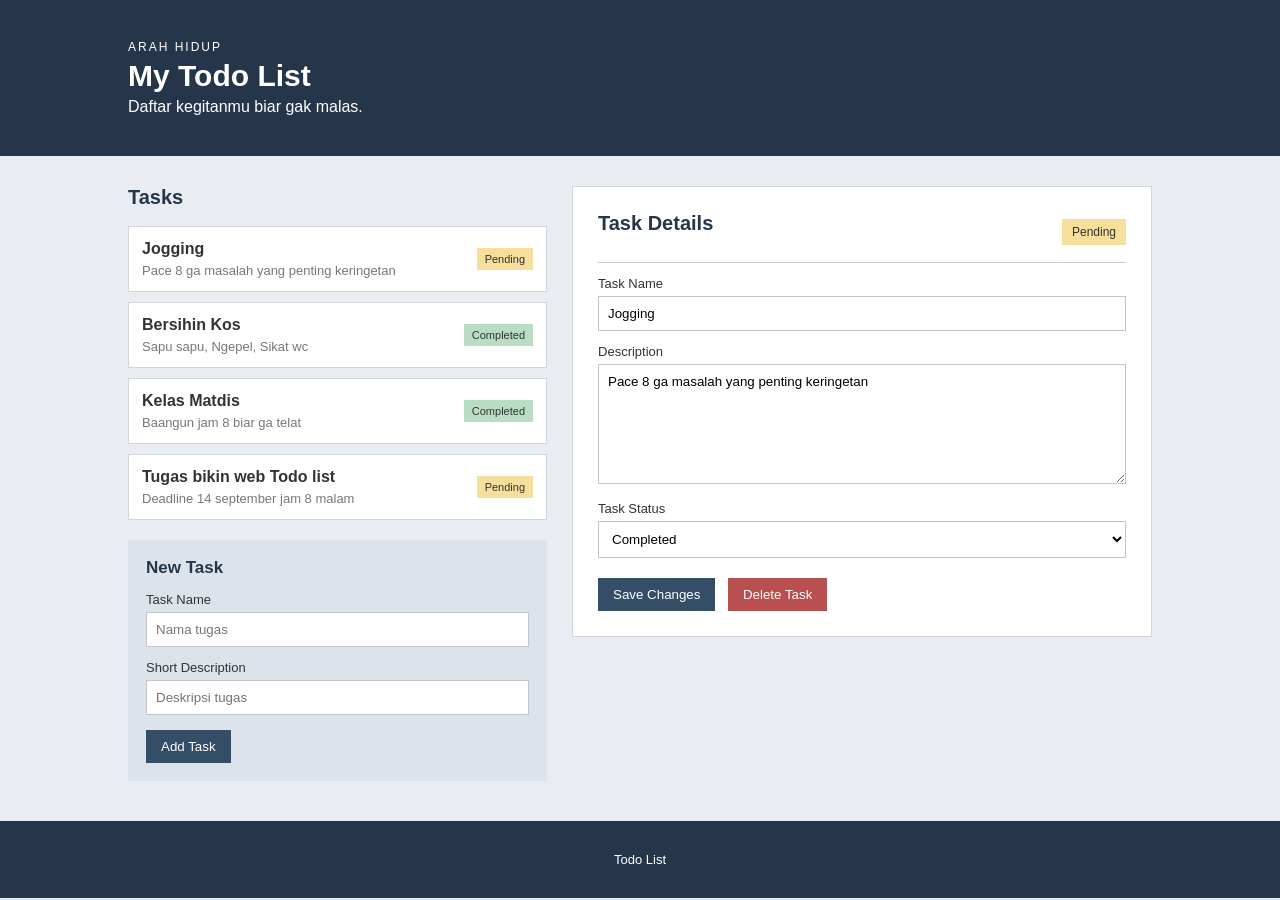
==== index.html @ 3f1eb64c "Add files via upload" ====
<!DOCTYPE html>
<html>

<head>
    <title>Todo List</title>
    <link rel="stylesheet" href="style.css">
</head>

<body>

<header>

    <p class="small-title">ARAH HIDUP</p>
    <h1>My Todo List</h1>
    <p>Daftar kegitanmu biar gak malas.</p>

</header>


<main>

    <aside>

        <h2>Tasks</h2>

        <div class="task">
            <div>
                <b>Jogging</b>
                <p>Pace 8 ga masalah yang penting keringetan</p>
            </div>
            <span class="pending">Pending</span>
        </div>


        <div class="task">
            <div>
                <b>Bersihin Kos</b>
                <p>Sapu sapu, Ngepel, Sikat wc </p>
            </div>
            <span class="done">Completed</span>
        </div>


        <div class="task">
            <div>
                <b>Kelas Matdis</b>
                <p>Baangun jam 8 biar ga telat</p>
            </div>
            <span class="done">Completed</span>
        </div>


        <div class="task">
            <div>
                <b>Tugas bikin web Todo list</b>
                <p>Deadline 14 september jam 8 malam</p>
            </div>
            <span class="pending">Pending</span>
        </div>


        <div class="add-box">

            <h2>New Task</h2>

            <form>

                <label>Task Name</label>
                <input type="text" placeholder="Nama tugas">

                <label>Short Description</label>
                <input type="text" placeholder="Deskripsi tugas">

                <button type="submit">Add Task</button>

            </form>

        </div>

    </aside>


    <section class="detail">

        <div class="detail-header">
            <h2>Task Details</h2>
            <span class="detail-status">Pending</span>
        </div>


        <form>

            <label>Task Name</label>
            <input type="text" value="Jogging">


            <label>Description</label>
            <textarea>Pace 8 ga masalah yang penting keringetan</textarea>


            <label>Task Status</label>
            <select>
                <option>Completed</option>
                <option>Pending</option>
            </select>


            <div class="buttons">

                <button type="submit">Save Changes</button>

                <button type="button" class="delete">
                    Delete Task
                </button>

            </div>

        </form>

    </section>

</main>


<footer>
    <p>Todo List</p>
</footer>

</body>
</html>
---- style.css ----
* {
    box-sizing: border-box;
}


body {
    margin: 0;
    font-family: Arial, sans-serif;
    background-color: #e9edf2;
    color: #333;
}


header {
    background-color: #26364a;
    color: white;
    padding: 35px 10%;
}


header h1 {
    margin: 5px 0;
    font-size: 30px;
}


header p {
    margin: 5px 0;
}


.small-title {
    font-size: 12px;
    letter-spacing: 2px;
}


main {
    width: 80%;
    margin: 30px auto;
    display: flex;
    align-items: flex-start;
    gap: 25px;
}


aside {
    width: 42%;
}


.detail {
    width: 58%;
    background-color: white;
    padding: 25px;
    border: 1px solid #d1d6dc;
}


h2 {
    margin-top: 0;
    font-size: 20px;
    color: #26364a;
}


.task {
    background-color: white;
    border: 1px solid #d1d6dc;
    padding: 13px;
    margin-bottom: 10px;
    display: flex;
    justify-content: space-between;
    align-items: center;
}


.task p {
    margin: 5px 0 0;
    font-size: 13px;
    color: #777;
}


.pending,
.done {
    font-size: 11px;
    padding: 5px 8px;
    white-space: nowrap;
}


.pending {
    background-color: #f5df9b;
}


.done {
    background-color: #b9ddc4;
}


.add-box {
    background-color: #dce3ea;
    padding: 18px;
    margin-top: 20px;
}


.add-box h2 {
    font-size: 17px;
}


label {
    display: block;
    margin: 13px 0 5px;
    font-size: 13px;
}


input,
textarea,
select {
    width: 100%;
    padding: 9px;
    border: 1px solid #bfc5cb;
    background-color: white;
    font-family: Arial, sans-serif;
}


textarea {
    height: 120px;
    resize: vertical;
}


select {
    cursor: pointer;
}


button {
    margin-top: 15px;
    padding: 9px 15px;
    border: 0;
    background-color: #344e68;
    color: white;
    cursor: pointer;
}


.delete {
    background-color: #b95050;
    margin-left: 8px;
}


.detail-header {
    display: flex;
    justify-content: space-between;
    align-items: center;
    border-bottom: 1px solid #ccc;
    padding-bottom: 10px;
}


.detail-status {
    background-color: #f5df9b;
    padding: 6px 10px;
    font-size: 12px;
}


.buttons {
    margin-top: 5px;
}


footer {
    margin-top: 40px;
    background-color: #26364a;
    color: white;
    text-align: center;
    padding: 18px;
    font-size: 13px;
}


@media screen and (max-width: 700px) {

    header {
        padding: 25px;
    }


    main {
        width: 90%;
        display: block;
    }


    aside,
    .detail {
        width: 100%;
    }


    .detail {
        margin-top: 20px;
    }


    .task {
        align-items: flex-start;
    }

}
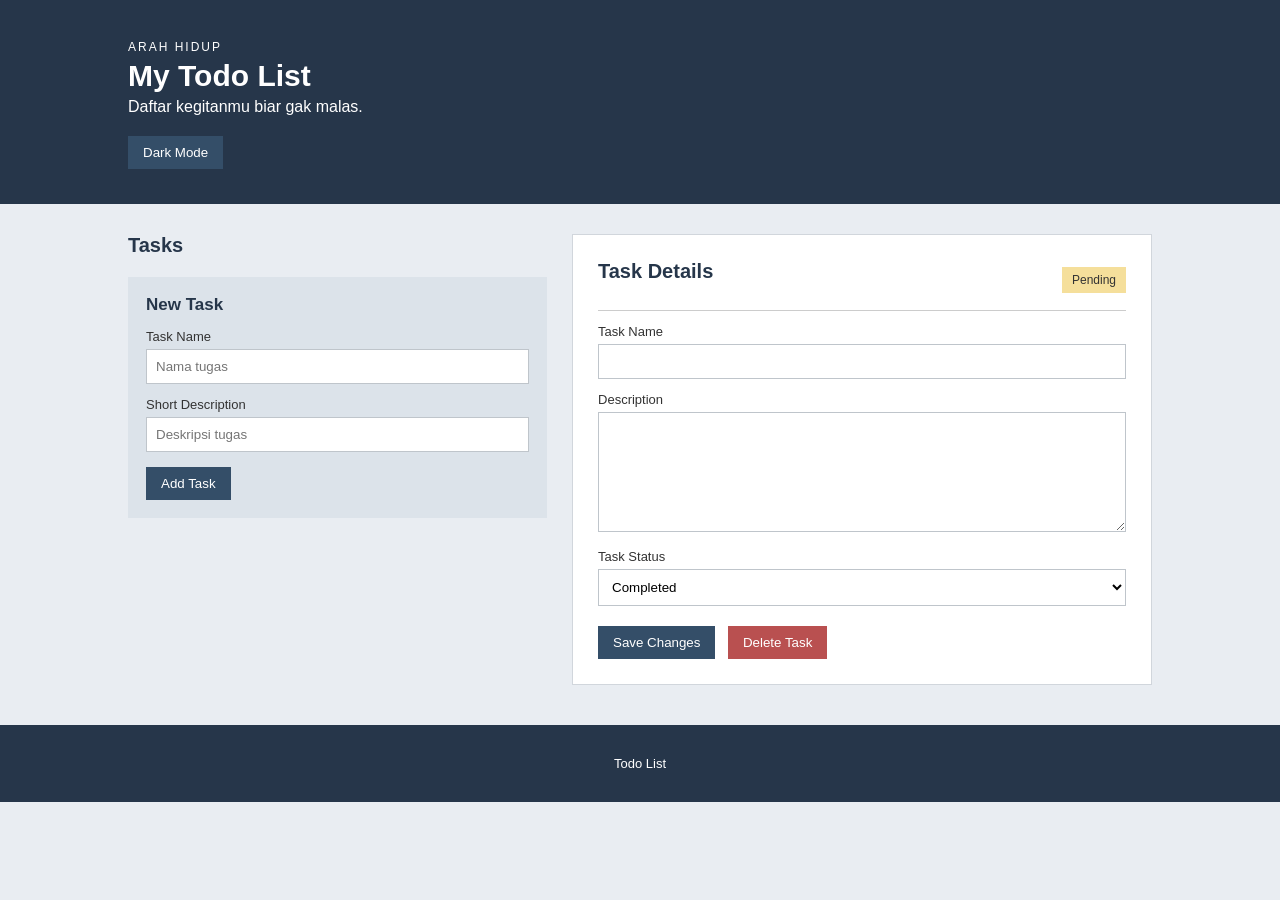
==== commit 7be44615: "Enhance todo list with dark mode and form updates Added dark mode button and improved task managemen" ====
--- a/index.html
+++ b/index.html
@@ -1,6 +1,5 @@
 <!DOCTYPE html>
 <html>
-
 <head>
     <title>Todo List</title>
     <link rel="stylesheet" href="style.css">
@@ -9,74 +8,35 @@
 <body>
 
 <header>
-
     <p class="small-title">ARAH HIDUP</p>
     <h1>My Todo List</h1>
     <p>Daftar kegitanmu biar gak malas.</p>
 
+    <button id="modeButton" type="button">Dark Mode</button>
 </header>
-
 
 <main>
 
     <aside>
-
         <h2>Tasks</h2>
 
-        <div class="task">
-            <div>
-                <b>Jogging</b>
-                <p>Pace 8 ga masalah yang penting keringetan</p>
-            </div>
-            <span class="pending">Pending</span>
-        </div>
-
-
-        <div class="task">
-            <div>
-                <b>Bersihin Kos</b>
-                <p>Sapu sapu, Ngepel, Sikat wc </p>
-            </div>
-            <span class="done">Completed</span>
-        </div>
-
-
-        <div class="task">
-            <div>
-                <b>Kelas Matdis</b>
-                <p>Baangun jam 8 biar ga telat</p>
-            </div>
-            <span class="done">Completed</span>
-        </div>
-
-
-        <div class="task">
-            <div>
-                <b>Tugas bikin web Todo list</b>
-                <p>Deadline 14 september jam 8 malam</p>
-            </div>
-            <span class="pending">Pending</span>
-        </div>
-
+        <div id="taskList"></div>
 
         <div class="add-box">
-
             <h2>New Task</h2>
 
-            <form>
+            <form id="addForm">
 
                 <label>Task Name</label>
-                <input type="text" placeholder="Nama tugas">
+                <input id="taskName" type="text" placeholder="Nama tugas">
 
                 <label>Short Description</label>
-                <input type="text" placeholder="Deskripsi tugas">
+                <input id="taskDescription" type="text" placeholder="Deskripsi tugas">
 
                 <button type="submit">Add Task</button>
 
             </form>
-
         </div>
-
     </aside>
 
 
@@ -84,35 +44,28 @@
 
         <div class="detail-header">
             <h2>Task Details</h2>
-            <span class="detail-status">Pending</span>
+            <span id="detailStatus" class="detail-status">Pending</span>
         </div>
 
-
-        <form>
+        <form id="detailForm">
 
             <label>Task Name</label>
-            <input type="text" value="Jogging">
-
+            <input id="detailName" type="text">
 
             <label>Description</label>
-            <textarea>Pace 8 ga masalah yang penting keringetan</textarea>
-
+            <textarea id="detailDescription"></textarea>
 
             <label>Task Status</label>
-            <select>
-                <option>Completed</option>
-                <option>Pending</option>
+            <select id="detailStatusSelect">
+                <option value="Completed">Completed</option>
+                <option value="Pending">Pending</option>
             </select>
 
-
             <div class="buttons">
-
                 <button type="submit">Save Changes</button>
-
-                <button type="button" class="delete">
+                <button type="button" id="deleteButton" class="delete">
                     Delete Task
                 </button>
-
             </div>
 
         </form>
@@ -121,10 +74,11 @@
 
 </main>
 
-
 <footer>
     <p>Todo List</p>
 </footer>
 
+<script src="script.js"></script>
+
 </body>
-</html>+</html>
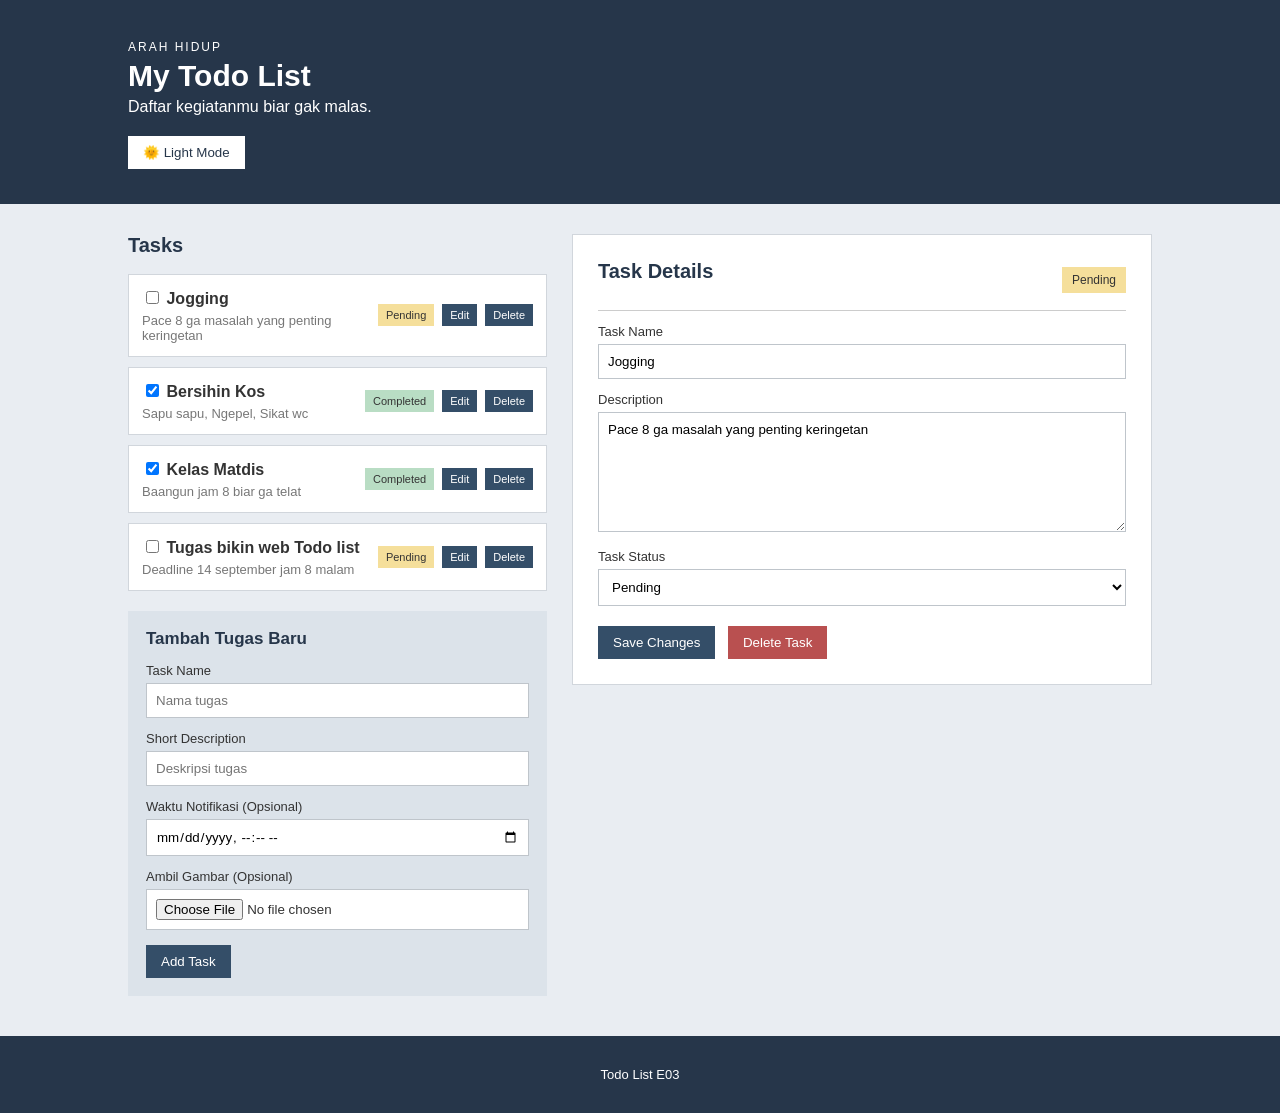
==== commit cf90bfd9: "Refactor index.html for improved accessibility and content Updated HTML structure and content for be" ====
--- a/index.html
+++ b/index.html
@@ -1,7 +1,9 @@
 <!DOCTYPE html>
-<html>
+<html lang="id">
 <head>
-    <title>Todo List</title>
+    <meta charset="UTF-8">
+    <meta name="viewport" content="width=device-width, initial-scale=1.0">
+    <title>My Todo List - E03</title>
     <link rel="stylesheet" href="style.css">
 </head>
 
@@ -10,75 +12,71 @@
 <header>
     <p class="small-title">ARAH HIDUP</p>
     <h1>My Todo List</h1>
-    <p>Daftar kegitanmu biar gak malas.</p>
-
-    <button id="modeButton" type="button">Dark Mode</button>
+    <p>Daftar kegiatanmu biar gak malas.</p>
+    <button id="modeButton" type="button" aria-label="Ganti Tema Tampilan">🌞 Light Mode</button>
 </header>
 
 <main>
-
     <aside>
         <h2>Tasks</h2>
-
-        <div id="taskList"></div>
+        <div id="taskList" role="list" aria-live="polite"></div>
 
         <div class="add-box">
-            <h2>New Task</h2>
+            <h2>Tambah Tugas Baru</h2>
+            <form id="addForm">
+                <label for="taskName">Task Name</label>
+                <input id="taskName" type="text" placeholder="Nama tugas" required aria-required="true">
 
-            <form id="addForm">
+                <label for="taskDescription">Short Description</label>
+                <input id="taskDescription" type="text" placeholder="Deskripsi tugas" required aria-required="true">
 
-                <label>Task Name</label>
-                <input id="taskName" type="text" placeholder="Nama tugas">
+                <label for="taskNotifyTime">Waktu Notifikasi (Opsional)</label>
+                <input id="taskNotifyTime" type="datetime-local">
 
-                <label>Short Description</label>
-                <input id="taskDescription" type="text" placeholder="Deskripsi tugas">
+                <label for="taskImage">Ambil Gambar (Opsional)</label>
+                <input id="taskImage" type="file" accept="image/*" capture="environment">
 
                 <button type="submit">Add Task</button>
-
             </form>
         </div>
     </aside>
 
-
     <section class="detail">
-
         <div class="detail-header">
             <h2>Task Details</h2>
             <span id="detailStatus" class="detail-status">Pending</span>
         </div>
 
         <form id="detailForm">
-
-            <label>Task Name</label>
+            <label for="detailName">Task Name</label>
             <input id="detailName" type="text">
 
-            <label>Description</label>
+            <label for="detailDescription">Description</label>
             <textarea id="detailDescription"></textarea>
 
-            <label>Task Status</label>
+            <label for="detailStatusSelect">Task Status</label>
             <select id="detailStatusSelect">
                 <option value="Completed">Completed</option>
                 <option value="Pending">Pending</option>
             </select>
 
+            <div id="imagePreviewContainer" style="display:none; margin-top: 15px;">
+                <label>Lampiran Gambar:</label>
+                <img id="detailImage" src="" alt="Gambar Tugas" style="max-width: 100%; border-radius: 4px;">
+            </div>
+
             <div class="buttons">
                 <button type="submit">Save Changes</button>
-                <button type="button" id="deleteButton" class="delete">
-                    Delete Task
-                </button>
+                <button type="button" id="deleteButton" class="delete">Delete Task</button>
             </div>
-
         </form>
-
     </section>
-
 </main>
 
 <footer>
-    <p>Todo List</p>
+    <p>Todo List E03</p>
 </footer>
 
 <script src="script.js"></script>
-
 </body>
 </html>
--- a/style.css
+++ b/style.css
@@ -188,6 +188,91 @@
 }
 
 
+/* JavaScript */
+
+#modeButton {
+    background-color: white;
+    color: #26364a;
+}
+
+
+.task {
+    cursor: pointer;
+}
+
+
+.task-actions {
+    display: flex;
+    align-items: center;
+    gap: 8px;
+}
+
+
+.task-actions button {
+    margin: 0;
+    padding: 5px 8px;
+    font-size: 11px;
+}
+
+
+.check-task {
+    width: auto;
+}
+
+
+body.dark {
+    background-color: #1f252c;
+    color: #eee;
+}
+
+
+body.dark .detail,
+body.dark .task {
+    background-color: #2b333d;
+    border-color: #46515d;
+}
+
+
+body.dark h2 {
+    color: white;
+}
+
+
+body.dark .task p {
+    color: #bbb;
+}
+
+
+body.dark .add-box {
+    background-color: #343e49;
+}
+
+
+body.dark input,
+body.dark textarea,
+body.dark select {
+    background-color: #242b33;
+    color: white;
+    border-color: #56616d;
+}
+
+
+body.dark .detail {
+    color: white;
+}
+
+
+body.dark .detail-header {
+    border-color: #555;
+}
+
+
+body.dark header,
+body.dark footer {
+    background-color: #151b21;
+}
+
+
 @media screen and (max-width: 700px) {
 
     header {
@@ -216,4 +301,4 @@
         align-items: flex-start;
     }
 
-}+}
